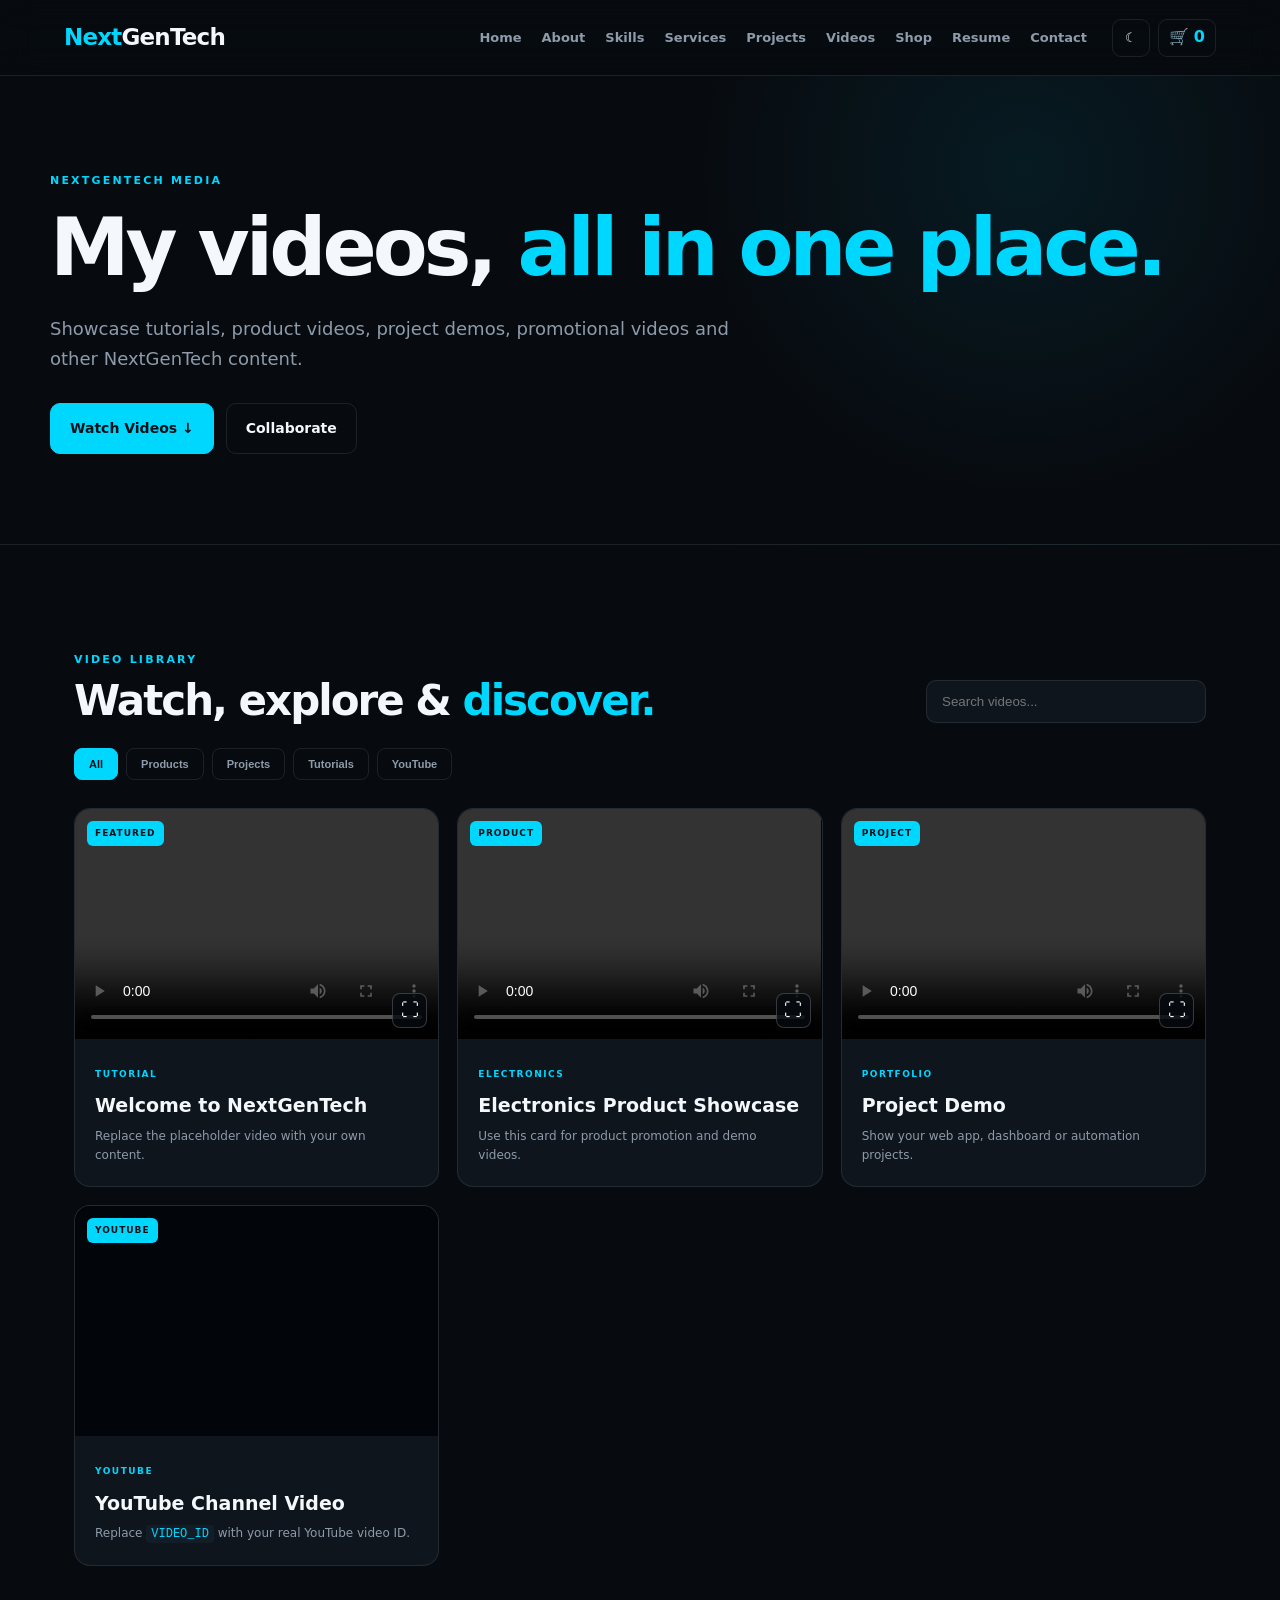
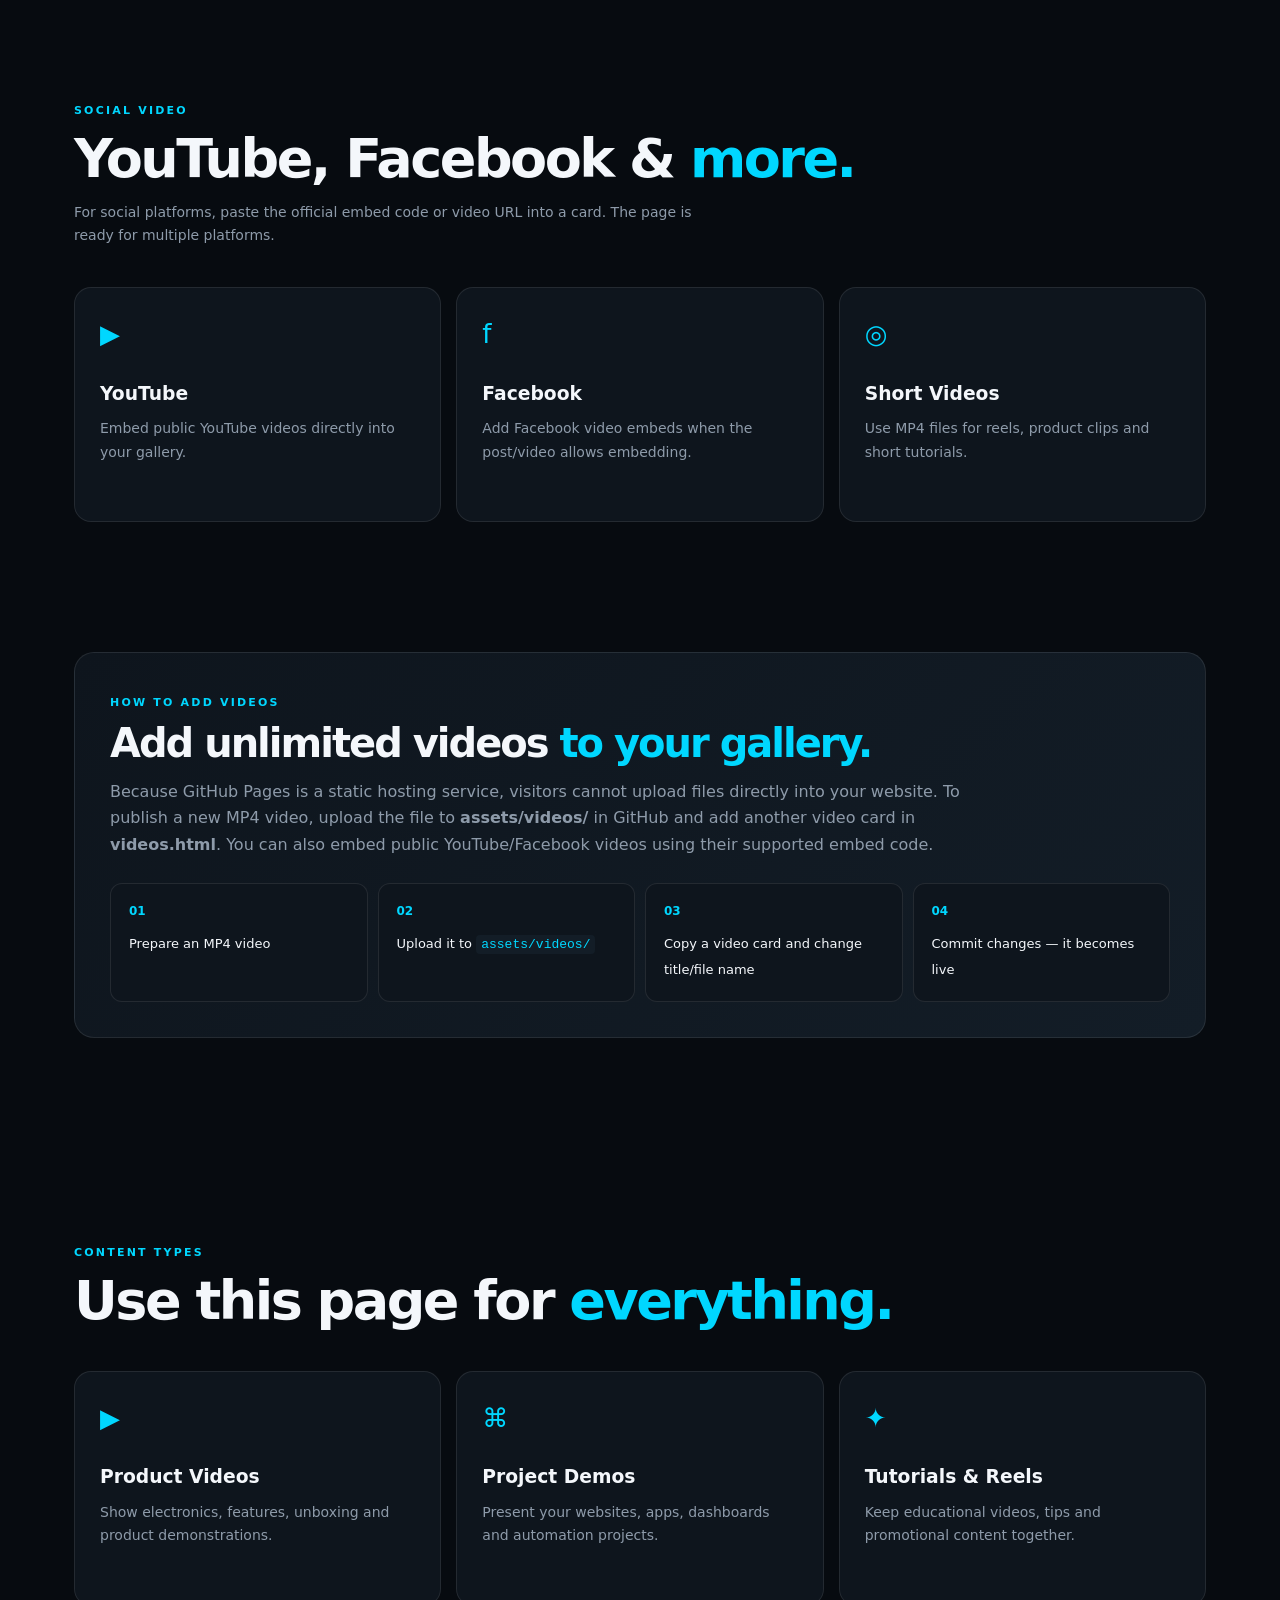
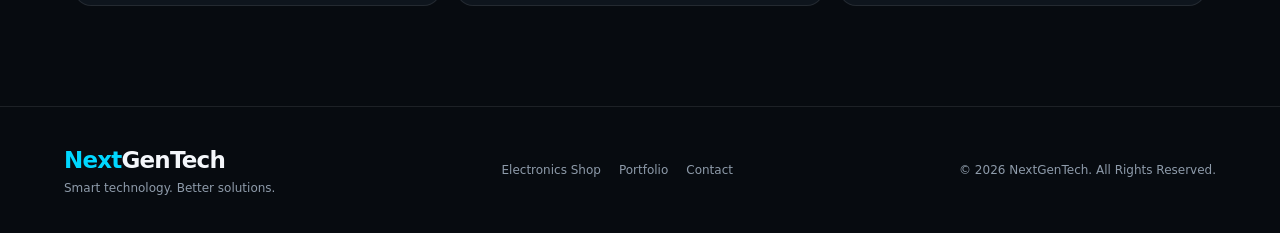
==== videos.html @ a08930e0 "Update videos.html" ====
<!doctype html>
<html lang="en">
<head>
<meta charset="utf-8"><meta name="viewport" content="width=device-width,initial-scale=1">
<meta name="description" content="NextGenTech video portfolio and media gallery.">
<title>Videos | NextGenTech</title>
<link rel="stylesheet" href="style.css">
</head>
<body>
<header class="site-header">
  <a class="brand" href="index.html"><span>Next</span>GenTech</a>
  <button class="menu-toggle" aria-label="Menu">☰</button>
  <nav class="nav-links">
    <a href="index.html">Home</a><a href="about.html">About</a><a href="skills.html">Skills</a>
    <a href="services.html">Services</a><a href="projects.html">Projects</a>
    <a href="videos.html">Videos</a><a href="shop.html">Shop</a><a href="resume.html">Resume</a><a href="contact.html">Contact</a>
  </nav>
  <div class="header-actions"><button class="theme-toggle" title="Theme">☾</button><a class="cart-link" href="shop.html">🛒 <b id="cartCount">0</b></a></div>
</header>

<main>
<section class="inner-hero page-pad">
  <span class="kicker">NEXTGENTECH MEDIA</span>
  <h1>My videos, <em>all in one place.</em></h1>
  <p>Showcase tutorials, product videos, project demos, promotional videos and other NextGenTech content.</p>
  <div class="actions">
    <a class="btn primary" href="#videoGallery">Watch Videos ↓</a>
    <a class="btn ghost" href="contact.html">Collaborate</a>
  </div>
</section>

<section class="section">
  <div class="video-toolbar">
    <div>
      <span class="kicker">VIDEO LIBRARY</span>
      <h2>Watch, explore & <em>discover.</em></h2>
    </div>
    <input id="videoSearch" class="video-search" placeholder="Search videos...">
  </div>

  <div class="media-tabs">
    <button class="media-tab active" data-media-filter="all">All</button>
    <button class="media-tab" data-media-filter="product">Products</button>
    <button class="media-tab" data-media-filter="project">Projects</button>
    <button class="media-tab" data-media-filter="tutorial">Tutorials</button>
    <button class="media-tab" data-media-filter="youtube">YouTube</button>
  </div>

  <div class="video-grid" id="videoGallery">
    <article class="video-card reveal" data-title="Welcome to NextGenTech" data-media="tutorial">
      <div class="video-frame">
        <video controls preload="metadata" poster="">
          <source src="assets/videos/welcome.mp4" type="video/mp4">
        </video>
        <button class="expand-video" data-video="assets/videos/welcome.mp4" data-title="Welcome to NextGenTech" aria-label="Open fullscreen video">⛶</button>
        <span class="video-badge">FEATURED</span>
      </div>
      <div class="video-info"><small>TUTORIAL</small><h3>Welcome to NextGenTech</h3><p>Replace the placeholder video with your own content.</p></div>
    </article>

    <article class="video-card reveal" data-title="Electronics Product Showcase" data-media="product">
      <div class="video-frame">
        <video controls preload="metadata">
          <source src="assets/videos/product-showcase.mp4" type="video/mp4">
        </video>
        <button class="expand-video" data-video="assets/videos/product-showcase.mp4" data-title="Electronics Product Showcase" aria-label="Open fullscreen video">⛶</button>
        <span class="video-badge">PRODUCT</span>
      </div>
      <div class="video-info"><small>ELECTRONICS</small><h3>Electronics Product Showcase</h3><p>Use this card for product promotion and demo videos.</p></div>
    </article>

    <article class="video-card reveal" data-title="Project Demo" data-media="project">
      <div class="video-frame">
        <video controls preload="metadata">
          <source src="assets/videos/project-demo.mp4" type="video/mp4">
        </video>
        <button class="expand-video" data-video="assets/videos/project-demo.mp4" data-title="Project Demo" aria-label="Open fullscreen video">⛶</button>
        <span class="video-badge">PROJECT</span>
      </div>
      <div class="video-info"><small>PORTFOLIO</small><h3>Project Demo</h3><p>Show your web app, dashboard or automation projects.</p></div>
    </article>

    <article class="video-card reveal" data-title="YouTube Channel Video" data-media="youtube">
      <div class="video-frame embed-frame">
        <iframe src="https://youtu.be/pVs_uD3MCQM" title="YouTube video" allowfullscreen loading="lazy"></iframe>
        <span class="video-badge">YOUTUBE</span>
      </div>
      <div class="video-info"><small>YOUTUBE</small><h3>YouTube Channel Video</h3><p>Replace <code>VIDEO_ID</code> with your real YouTube video ID.</p></div>
    </article>
  </div>
</section>

<section class="section social-media-video">
  <div class="section-head">
    <span class="kicker">SOCIAL VIDEO</span>
    <h2>YouTube, Facebook & <em>more.</em></h2>
    <p class="muted">For social platforms, paste the official embed code or video URL into a card. The page is ready for multiple platforms.</p>
  </div>
  <div class="feature-grid three">
    <article><span>▶</span><h3>YouTube</h3><p>Embed public YouTube videos directly into your gallery.</p></article>
    <article><span>f</span><h3>Facebook</h3><p>Add Facebook video embeds when the post/video allows embedding.</p></article>
    <article><span>◎</span><h3>Short Videos</h3><p>Use MP4 files for reels, product clips and short tutorials.</p></article>
  </div>
</section>

<div class="video-modal" id="videoModal" aria-hidden="true">
  <div class="video-modal-backdrop" data-close-video></div>
  <div class="video-modal-box">
    <button class="video-close" data-close-video aria-label="Close">×</button>
    <h3 id="modalVideoTitle">Video</h3>
    <video id="modalVideo" controls playsinline></video>
  </div>
</div>
</section>

<section class="section video-upload-guide">
  <div class="upload-guide-card">
    <span class="kicker">HOW TO ADD VIDEOS</span>
    <h2>Add unlimited videos <em>to your gallery.</em></h2>
    <p>Because GitHub Pages is a static hosting service, visitors cannot upload files directly into your website. To publish a new MP4 video, upload the file to <b>assets/videos/</b> in GitHub and add another video card in <b>videos.html</b>. You can also embed public YouTube/Facebook videos using their supported embed code.</p>
    <div class="guide-steps">
      <div><b>01</b><span>Prepare an MP4 video</span></div>
      <div><b>02</b><span>Upload it to <code>assets/videos/</code></span></div>
      <div><b>03</b><span>Copy a video card and change title/file name</span></div>
      <div><b>04</b><span>Commit changes — it becomes live</span></div>
    </div>
  </div>
</section>

<section class="section">
  <div class="section-head">
    <span class="kicker">CONTENT TYPES</span>
    <h2>Use this page for <em>everything.</em></h2>
  </div>
  <div class="feature-grid three">
    <article><span>▶</span><h3>Product Videos</h3><p>Show electronics, features, unboxing and product demonstrations.</p></article>
    <article><span>⌘</span><h3>Project Demos</h3><p>Present your websites, apps, dashboards and automation projects.</p></article>
    <article><span>✦</span><h3>Tutorials & Reels</h3><p>Keep educational videos, tips and promotional content together.</p></article>
  </div>
</section>
</main>

<footer class="site-footer">
  <div><a class="brand" href="index.html"><span>Next</span>GenTech</a><p>Smart technology. Better solutions.</p></div>
  <div class="footer-links"><a href="shop.html">Electronics Shop</a><a href="projects.html">Portfolio</a><a href="contact.html">Contact</a></div>
  <p>© <span id="year"></span> NextGenTech. All Rights Reserved.</p>
</footer>
<script src="script.js"></script>
<script>
const vs=document.getElementById('videoSearch');
const vc=document.querySelectorAll('.video-card');
vs?.addEventListener('input',()=>{const q=vs.value.toLowerCase();vc.forEach(c=>c.style.display=c.dataset.title.toLowerCase().includes(q)?'':'none')});
</script>
</body></html>
---- style.css ----
*{box-sizing:border-box;margin:0;padding:0}html{scroll-behavior:smooth}body{--bg:#070b10;--surface:#0e151d;--surface2:#131d27;--text:#f4f7fb;--muted:#8e9baa;--line:rgba(255,255,255,.09);--accent:#00d7ff;--accent2:#8b5cf6;background:var(--bg);color:var(--text);font-family:Inter,system-ui,-apple-system,Segoe UI,sans-serif;line-height:1.65}body.light{--bg:#f5f7fa;--surface:#fff;--surface2:#edf1f5;--text:#111821;--muted:#617080;--line:rgba(0,0,0,.1)}a{text-decoration:none;color:inherit}.site-header{height:76px;position:sticky;top:0;z-index:50;display:flex;align-items:center;gap:25px;padding:0 5%;border-bottom:1px solid var(--line);background:rgba(7,11,16,.82);backdrop-filter:blur(18px)}body.light .site-header{background:rgba(245,247,250,.86)}.brand{font-size:23px;font-weight:900;letter-spacing:-.8px;white-space:nowrap}.brand span{color:var(--accent)}.nav-links{display:flex;gap:20px;margin-left:auto}.nav-links a{font-size:13px;color:var(--muted);font-weight:650}.nav-links a:hover{color:var(--text)}.header-actions{display:flex;align-items:center;gap:8px}.theme-toggle,.cart-link{border:1px solid var(--line);background:transparent;color:var(--text);height:38px;min-width:38px;border-radius:9px;display:grid;place-items:center;cursor:pointer}.cart-link{padding:0 10px;display:flex;gap:5px}.cart-link b{color:var(--accent)}.menu-toggle{display:none;background:none;border:1px solid var(--line);color:var(--text);border-radius:8px;width:40px;height:40px}.page-pad{max-width:1180px;margin:auto;padding:90px 24px}.hero{min-height:calc(100vh - 76px);display:grid;grid-template-columns:1.08fr .92fr;gap:60px;align-items:center}.kicker{font-size:11px;letter-spacing:2.2px;color:var(--accent);font-weight:900}.hero h1,.inner-hero h1,.shop-hero h1{font-size:clamp(48px,6.4vw,80px);line-height:1.02;letter-spacing:-4px;margin:15px 0 25px}.hero h1 em,.inner-hero h1 em,.shop-hero h1 em,h2 em{font-style:normal;color:var(--accent)}.hero-copy>p,.inner-hero>p,.shop-hero p{color:var(--muted);font-size:18px;max-width:680px}.actions{display:flex;gap:12px;flex-wrap:wrap;margin-top:30px}.btn{display:inline-flex;align-items:center;justify-content:center;padding:13px 19px;border-radius:10px;border:1px solid var(--line);font-weight:800;font-size:14px;cursor:pointer;transition:.2s}.btn:hover{transform:translateY(-2px)}.primary{background:var(--accent);color:#041017;border-color:var(--accent)}.ghost{background:transparent}.full{width:100%}.metrics{display:flex;gap:35px;margin-top:45px}.metrics div{display:flex;flex-direction:column}.metrics strong{font-size:19px}.metrics small{color:var(--muted);font-size:11px}.hero-visual{height:520px;position:relative;display:grid;place-items:center}.glow{position:absolute;width:420px;height:420px;background:radial-gradient(circle,rgba(0,215,255,.23),rgba(139,92,246,.10) 45%,transparent 70%)}.dashboard-mock{position:relative;width:min(440px,90%);aspect-ratio:1.15;background:linear-gradient(145deg,#101923,#0b1118);border:1px solid rgba(255,255,255,.13);border-radius:22px;box-shadow:0 35px 80px #0008;transform:rotate(-4deg);z-index:2;overflow:hidden}.mock-top{height:45px;border-bottom:1px solid var(--line);display:flex;justify-content:space-between;align-items:center;padding:0 20px;font-size:12px}.mock-top b{color:var(--accent)}.mock-top span{color:#697682}.mock-content{padding:28px}.mock-content small{color:var(--muted);font-size:9px;letter-spacing:1.6px}.mock-content h3{font-size:30px;margin:10px 0}.bars{height:130px;display:flex;align-items:end;gap:14px;border-bottom:1px solid var(--line);padding:0 15px}.bars i{display:block;width:35px;border-radius:5px 5px 0 0;background:linear-gradient(#00d7ff,#7c3aed);height:50%}.bars i:nth-child(2){height:75%}.bars i:nth-child(3){height:45%}.bars i:nth-child(4){height:90%}.bars i:nth-child(5){height:65%}.mock-cards{display:flex;gap:8px;margin-top:18px}.mock-cards span{background:#17232e;border:1px solid var(--line);padding:9px;border-radius:8px;font-size:10px}.float-card{position:absolute;z-index:4;background:#111a24e8;border:1px solid var(--line);border-radius:12px;padding:12px 15px;font-size:13px;box-shadow:0 20px 45px #0006}.float-card small{color:var(--muted)}.float-card.one{right:0;top:22%}.float-card.two{left:0;bottom:20%}.section{max-width:1180px;margin:auto;padding:100px 24px}.section-head{margin-bottom:40px}.section-head h2,.cta-strip h2{font-size:clamp(34px,4.6vw,54px);line-height:1.08;letter-spacing:-2.5px;margin-top:8px}.feature-grid{display:grid;grid-template-columns:repeat(4,1fr);gap:15px}.feature-grid.three{grid-template-columns:repeat(3,1fr)}.feature-grid article,.service-card,.skill-block,.about-card,.project-card,.resume-side,.contact-form,.shop-highlight{background:var(--surface);border:1px solid var(--line);border-radius:17px}.feature-grid article{padding:25px;min-height:235px;transition:.2s}.feature-grid article:hover{transform:translateY(-5px);border-color:#00d7ff55}.feature-grid article>span,.service-card>span{color:var(--accent);font-size:26px}.feature-grid h3{margin:23px 0 8px}.feature-grid p,.service-card p,.about-card p,.prose p,.skill-block p,.project-info p,.resume-section p{color:var(--muted);font-size:14px}.feature-grid a,.project-info a{display:inline-block;margin-top:18px;color:var(--accent);font-size:12px;font-weight:800}.cta-strip{max-width:1180px;margin:30px auto 100px;padding:38px 42px;border:1px solid var(--line);border-radius:20px;background:linear-gradient(100deg,var(--surface),var(--surface2));display:flex;align-items:center;justify-content:space-between;gap:25px}.inner-hero{border-bottom:1px solid var(--line);max-width:none;padding-left:max(24px,calc((100% - 1180px)/2));padding-right:max(24px,calc((100% - 1180px)/2));background:radial-gradient(circle at 80% 20%,rgba(0,215,255,.08),transparent 30%)}.two-col,.contact-layout,.resume-layout{display:grid;grid-template-columns:1.15fr .85fr;gap:60px}.prose h2{font-size:44px;line-height:1.1;letter-spacing:-2px;margin:10px 0 22px}.prose p{font-size:16px;margin:16px 0}.about-card{padding:35px;min-height:370px;display:flex;flex-direction:column;justify-content:flex-end}.big-mark{font-size:90px;font-weight:1000;color:var(--accent);margin-bottom:auto}.line-list{display:grid;margin-top:20px}.line-list span{padding:10px 0;border-bottom:1px solid var(--line);font-size:13px}.skill-list{display:grid;gap:15px}.skill-block{padding:28px;display:grid;grid-template-columns:1fr 1.2fr;gap:35px;align-items:center}.num{color:var(--accent);font-size:12px;font-weight:900}.skill-block h2{margin:7px 0}.skill-tags{display:flex;gap:8px;flex-wrap:wrap}.skill-tags b{padding:8px 11px;border:1px solid var(--line);border-radius:8px;font-size:12px;color:var(--muted)}.service-grid{display:grid;grid-template-columns:repeat(3,1fr);gap:16px}.service-card{padding:28px;min-height:320px}.service-card h2{margin:20px 0 8px}.service-card ul{margin:20px 0 0 17px;color:var(--muted);font-size:13px}.service-card li{margin:7px 0}.project-grid{display:grid;grid-template-columns:repeat(3,1fr);gap:18px}.project-art{height:230px;padding:24px;display:flex;flex-direction:column;justify-content:flex-end}.project-art small{color:var(--accent);letter-spacing:2px;font-weight:800}.project-art strong{font-size:31px;line-height:1.05;margin-top:8px}.art-blue{background:linear-gradient(140deg,#14384a,#0e1620)}.art-purple{background:linear-gradient(140deg,#302044,#0e1620)}.art-green{background:linear-gradient(140deg,#123a35,#0e1620)}.project-info{padding:24px}.project-info>span{font-size:9px;color:var(--accent);letter-spacing:1.4px}.project-info h2{font-size:22px;margin:7px 0}.resume-section{padding:0 0 38px;border-bottom:1px solid var(--line);margin-bottom:35px}.resume-section h2{font-size:31px;margin:8px 0}.timeline{border-left:1px solid var(--line);padding-left:22px}.timeline div{margin:22px 0}.timeline b{font-size:16px}.resume-side{padding:30px;height:max-content}.resume-avatar{width:90px;height:90px;border-radius:50%;display:grid;place-items:center;background:var(--surface2);border:1px solid var(--line);font-size:42px;font-weight:900;color:var(--accent);margin-bottom:18px}.resume-side h3{font-size:25px}.resume-side>p{color:var(--muted);margin-bottom:22px}.resume-side .muted{font-size:12px;margin-top:15px}.contact-copy h2{font-size:45px;line-height:1.05;margin:10px 0 15px}.contact-copy>p{color:var(--muted);margin-bottom:30px}.contact-item{display:flex;gap:15px;align-items:center;margin:20px 0}.contact-item:first-letter{color:var(--accent)}.contact-item small{display:block;color:var(--muted);font-size:11px}.contact-item b{font-size:14px}.contact-form{padding:25px;display:flex;flex-direction:column;gap:12px}.contact-form input,.contact-form textarea,.search input{background:var(--surface2);border:1px solid var(--line);color:var(--text);border-radius:9px;padding:13px;font:inherit;outline:none}.contact-form input:focus,.contact-form textarea:focus,.search input:focus{border-color:var(--accent)}.muted{color:var(--muted)}.site-footer{border-top:1px solid var(--line);padding:35px 5%;display:flex;align-items:center;justify-content:space-between;gap:20px;color:var(--muted);font-size:12px}.site-footer .brand{color:var(--text)}.footer-links{display:flex;gap:18px}.footer-links a:hover{color:var(--accent)}
/* Shop */.shop-hero{max-width:none;padding-left:max(24px,calc((100% - 1180px)/2));padding-right:max(24px,calc((100% - 1180px)/2));display:flex;justify-content:space-between;align-items:center;gap:50px;background:radial-gradient(circle at 80% 20%,rgba(0,215,255,.10),transparent 32%)}.shop-hero>div:first-child{max-width:750px}.shop-highlight{padding:25px;min-width:230px;display:flex;flex-direction:column}.shop-highlight span{font-size:35px}.shop-highlight b{color:var(--accent);letter-spacing:1.5px}.shop-highlight small{color:var(--muted)}.shop-toolbar{display:flex;gap:15px;align-items:center;justify-content:space-between;margin-bottom:28px}.search{display:flex;align-items:center;gap:8px;background:var(--surface);border:1px solid var(--line);padding:4px 10px;border-radius:10px;min-width:270px}.search input{border:0;background:transparent;width:100%}.filters{display:flex;gap:7px;flex-wrap:wrap;justify-content:flex-end}.filter{border:1px solid var(--line);background:transparent;color:var(--muted);padding:8px 11px;border-radius:8px;cursor:pointer;font-size:11px}.filter.active,.filter:hover{background:var(--accent);color:#061016;border-color:var(--accent)}.shop-layout{display:grid;grid-template-columns:1fr 300px;gap:20px;align-items:start}.products-grid{display:grid;grid-template-columns:repeat(3,1fr);gap:15px}.product-card{background:var(--surface);border:1px solid var(--line);border-radius:15px;overflow:hidden;transition:.2s}.product-card:hover{transform:translateY(-4px)}.product-image{height:180px;background:linear-gradient(145deg,var(--surface2),#0a1118);display:flex;align-items:center;justify-content:center;position:relative}.product-image span{font-size:68px;filter:drop-shadow(0 15px 25px #0008)}.product-image small{position:absolute;top:12px;right:12px;background:var(--accent);color:#061016;padding:4px 7px;border-radius:6px;font-size:9px;font-weight:900}.product-body{padding:18px}.product-body>small{font-size:9px;color:var(--accent);letter-spacing:1.4px}.product-body h3{font-size:17px;margin:5px 0}.product-body p{color:var(--muted);font-size:12px;min-height:39px}.product-bottom{display:flex;justify-content:space-between;align-items:center;margin-top:15px;gap:10px}.product-bottom strong{font-size:17px}.add-cart{border:1px solid var(--line);background:transparent;color:var(--text);padding:8px 9px;border-radius:8px;font-size:11px;cursor:pointer}.add-cart:hover{background:var(--accent);color:#061016}.cart-panel{background:var(--surface);border:1px solid var(--line);border-radius:15px;padding:20px;position:sticky;top:95px}.cart-head{display:flex;justify-content:space-between;border-bottom:1px solid var(--line);padding-bottom:13px}.cart-head h2{font-size:19px}.cart-head span{font-size:11px;color:var(--muted)}.cart-items{min-height:130px;padding:10px 0}.cart-row{display:grid;grid-template-columns:1fr auto;gap:8px;padding:11px 0;border-bottom:1px solid var(--line)}.cart-row b{font-size:12px}.cart-row small{display:block;color:var(--muted)}.remove-cart{background:none;border:0;color:#ff8790;cursor:pointer}.cart-total{display:flex;justify-content:space-between;margin:14px 0 16px}.shop-note{display:flex;justify-content:space-between;align-items:center;gap:20px;border-top:1px solid var(--line)}.shop-note p{color:var(--muted);margin-top:8px}
@media(max-width:1000px){.nav-links{gap:12px}.nav-links a{font-size:11px}.feature-grid{grid-template-columns:repeat(2,1fr)}.products-grid{grid-template-columns:repeat(2,1fr)}.shop-layout{grid-template-columns:1fr}.cart-panel{position:relative;top:0}.shop-toolbar{align-items:flex-start;flex-direction:column}.filters{justify-content:flex-start}}
@media(max-width:760px){.site-header{padding:0 18px}.menu-toggle{display:block;margin-left:auto}.nav-links{display:none;position:absolute;top:76px;left:0;right:0;background:var(--bg);padding:20px;flex-direction:column;border-bottom:1px solid var(--line)}.nav-links.open{display:flex}.header-actions{margin-left:0}.theme-toggle{display:none}.hero{grid-template-columns:1fr;padding-top:60px}.hero-visual{height:370px}.hero h1,.inner-hero h1,.shop-hero h1{letter-spacing:-2.5px}.metrics{gap:18px;flex-wrap:wrap}.section{padding:70px 20px}.page-pad{padding:70px 20px}.feature-grid,.feature-grid.three,.service-grid,.project-grid,.products-grid{grid-template-columns:1fr}.two-col,.contact-layout,.resume-layout,.skill-block{grid-template-columns:1fr}.skill-block{gap:20px}.cta-strip,.shop-hero,.shop-note,.site-footer{flex-direction:column;align-items:flex-start}.shop-highlight{min-width:0;width:100%}.search{width:100%;min-width:0}.site-footer{padding:30px 20px}.footer-links{flex-wrap:wrap}.float-card.one{right:-4px}.float-card.two{left:-4px}}

.video-toolbar{display:flex;justify-content:space-between;align-items:end;gap:25px;margin-bottom:35px}
.video-toolbar h2{font-size:42px;line-height:1.05;letter-spacing:-2px;margin-top:7px}
.video-search{width:280px;background:var(--surface);border:1px solid var(--line);color:var(--text);border-radius:10px;padding:13px 15px;outline:none}
.video-search:focus{border-color:var(--accent)}
.video-grid{display:grid;grid-template-columns:repeat(3,1fr);gap:18px}
.video-card{background:var(--surface);border:1px solid var(--line);border-radius:16px;overflow:hidden;transition:.2s}
.video-card:hover{transform:translateY(-5px)}
.video-frame{height:230px;background:#020509;position:relative}
.video-frame video{width:100%;height:100%;object-fit:cover;display:block}
.video-badge{position:absolute;top:12px;left:12px;background:var(--accent);color:#061016;padding:5px 8px;border-radius:6px;font-size:9px;font-weight:900;letter-spacing:1px}
.video-info{padding:20px}
.video-info small{color:var(--accent);font-size:9px;letter-spacing:1.5px;font-weight:800}
.video-info h3{font-size:19px;margin:5px 0}
.video-info p{color:var(--muted);font-size:12px}
.video-upload-guide{padding-top:30px}
.upload-guide-card{background:linear-gradient(135deg,var(--surface),var(--surface2));border:1px solid var(--line);border-radius:20px;padding:35px}
.upload-guide-card h2{font-size:40px;line-height:1.05;letter-spacing:-2px;margin:8px 0 15px}
.upload-guide-card>p{color:var(--muted);max-width:850px}
.guide-steps{display:grid;grid-template-columns:repeat(4,1fr);gap:10px;margin-top:25px}
.guide-steps div{border:1px solid var(--line);padding:18px;border-radius:12px;background:var(--surface)}
.guide-steps b{display:block;color:var(--accent);font-size:12px;margin-bottom:8px}
.guide-steps span{font-size:13px;color:var(--text)}
code{background:var(--surface2);padding:2px 5px;border-radius:4px;color:var(--accent)}
@media(max-width:900px){.video-grid{grid-template-columns:repeat(2,1fr)}.guide-steps{grid-template-columns:repeat(2,1fr)}}
@media(max-width:760px){.video-toolbar{align-items:stretch;flex-direction:column}.video-search{width:100%}.video-grid{grid-template-columns:1fr}.guide-steps{grid-template-columns:1fr}.upload-guide-card{padding:25px}}

.media-tabs{display:flex;gap:8px;flex-wrap:wrap;margin:-10px 0 28px}
.media-tab{border:1px solid var(--line);background:transparent;color:var(--muted);padding:9px 14px;border-radius:8px;cursor:pointer;font-size:11px;font-weight:750}
.media-tab.active,.media-tab:hover{background:var(--accent);color:#061016;border-color:var(--accent)}
.expand-video{position:absolute;right:11px;bottom:11px;width:35px;height:35px;border:1px solid rgba(255,255,255,.2);border-radius:8px;background:#050a0fcc;color:white;cursor:pointer;font-size:18px;z-index:3}
.expand-video:hover{background:var(--accent);color:#061016}
.embed-frame iframe{width:100%;height:100%;border:0;display:block}
.video-modal{display:none;position:fixed;inset:0;z-index:100;align-items:center;justify-content:center;padding:25px}
.video-modal.open{display:flex}
.video-modal-backdrop{position:absolute;inset:0;background:#000c;backdrop-filter:blur(8px)}
.video-modal-box{position:relative;width:min(980px,96vw);background:var(--surface);border:1px solid var(--line);border-radius:16px;padding:20px;z-index:2;box-shadow:0 30px 90px #000b}
.video-modal-box h3{margin-bottom:14px}
.video-modal-box video{width:100%;max-height:75vh;background:#000;border-radius:10px}
.video-close{position:absolute;right:12px;top:9px;width:34px;height:34px;border:1px solid var(--line);border-radius:8px;background:var(--surface2);color:var(--text);font-size:22px;cursor:pointer;z-index:3}
.video-close:hover{background:var(--accent);color:#061016}
.social-media-video{padding-top:30px}

/* Premium Home redesign */
.pro-hero{position:relative;overflow:hidden;border-bottom:1px solid var(--line);background:radial-gradient(circle at 70% 35%,rgba(0,215,255,.10),transparent 24%),radial-gradient(circle at 95% 5%,rgba(139,92,246,.10),transparent 25%)}
.pro-hero:before{content:"";position:absolute;inset:0;background-image:linear-gradient(rgba(255,255,255,.025) 1px,transparent 1px),linear-gradient(90deg,rgba(255,255,255,.025) 1px,transparent 1px);background-size:65px 65px;mask-image:linear-gradient(to bottom,black,transparent 85%);pointer-events:none}
.hero-grid{min-height:calc(100vh - 76px);display:grid;grid-template-columns:1.02fr .98fr;align-items:center;gap:40px;position:relative;z-index:1}
.eyebrow{display:inline-flex;align-items:center;gap:9px;border:1px solid var(--line);background:rgba(255,255,255,.025);padding:7px 11px;border-radius:100px;color:var(--muted);font-size:10px;letter-spacing:1.5px;font-weight:900}
.pulse-dot{width:7px;height:7px;border-radius:50%;background:var(--accent);box-shadow:0 0 16px var(--accent)}
.pro-hero .hero-copy h1{font-size:clamp(54px,7.4vw,94px);line-height:.94;letter-spacing:-5px;margin:24px 0 28px}
.pro-hero .hero-copy h1 span{color:transparent;-webkit-text-stroke:1px var(--accent)}
.hero-lead{max-width:640px;color:var(--muted);font-size:17px}
.btn.glass{background:rgba(255,255,255,.035);backdrop-filter:blur(10px)}
.trust-row{display:flex;gap:20px;flex-wrap:wrap;margin-top:25px;color:var(--muted);font-size:10px;font-weight:700}
.trust-row span:first-child{color:var(--text)}
.hero-stage{height:570px;position:relative;display:grid;place-items:center}
.orbit{position:absolute;border:1px solid rgba(0,215,255,.15);border-radius:50%;transform:rotate(-25deg)}
.orbit-a{width:500px;height:270px}.orbit-b{width:390px;height:500px;transform:rotate(38deg);border-color:rgba(139,92,246,.15)}
.hero-device{position:relative;width:min(430px,78%);aspect-ratio:.82;background:linear-gradient(145deg,#121d27,#080d13);border:1px solid rgba(255,255,255,.15);border-radius:25px;box-shadow:0 45px 100px #0009,0 0 80px rgba(0,215,255,.08);transform:perspective(900px) rotateY(-10deg) rotateX(4deg);z-index:3;overflow:hidden}
.device-top{height:52px;border-bottom:1px solid var(--line);display:flex;justify-content:space-between;align-items:center;padding:0 19px;color:var(--muted);font-size:11px}
.device-top b{color:var(--text)}.device-top i{display:inline-block;width:6px;height:6px;background:var(--accent);border-radius:50%;margin-right:7px}
.device-body{padding:32px}.device-body>small{font-size:8px;color:var(--muted);letter-spacing:1.7px}.device-body h3{font-size:36px;line-height:1.03;margin:10px 0 30px}.device-body h3 em{font-style:normal;color:var(--accent)}
.device-chart{height:180px;display:flex;align-items:end;gap:9px;padding:0 5px;border-bottom:1px solid var(--line);background:linear-gradient(to top,rgba(0,215,255,.05),transparent)}
.device-chart span{flex:1;background:linear-gradient(to top,var(--accent2),var(--accent));border-radius:5px 5px 0 0;opacity:.9}
.device-stats{display:grid;grid-template-columns:repeat(3,1fr);gap:8px;margin-top:20px}.device-stats div{padding:10px;background:rgba(255,255,255,.035);border:1px solid var(--line);border-radius:8px}.device-stats small{display:block;color:var(--muted);font-size:8px}.device-stats b{font-size:16px}
.hero-float{position:absolute;z-index:5;background:rgba(13,21,29,.92);border:1px solid var(--line);box-shadow:0 20px 50px #0008;backdrop-filter:blur(12px);border-radius:12px;padding:12px 15px;font-size:11px;min-width:150px}.hero-float b{display:block}.hero-float small{color:var(--muted);display:block;margin-top:3px}.hero-float strong{position:absolute;right:12px;bottom:12px;color:var(--accent)}.status{position:absolute;right:13px;top:14px;width:6px;height:6px;border-radius:50%;background:#48e28b;box-shadow:0 0 10px #48e28b}.hf-one{right:2%;top:20%}.hf-two{left:0;bottom:22%}.hf-three{right:8%;bottom:8%}
.hero-bottom{position:relative;z-index:2;border-top:1px solid var(--line);display:flex;justify-content:center;gap:38px;align-items:center;padding:17px 20px;color:var(--muted);font-size:9px;letter-spacing:1.5px}.hero-bottom span{color:var(--accent);font-weight:900}.hero-bottom b{font-weight:700}
.intro-section{padding-top:110px}.section-head p{color:var(--muted);max-width:650px;margin-top:12px;font-size:14px}.intro-grid{display:grid;grid-template-columns:repeat(3,1fr);gap:15px}.intro-card{min-height:285px;padding:25px;display:flex;flex-direction:column;justify-content:space-between;border:1px solid var(--line);border-radius:17px}.intro-card.dark{background:var(--surface)}.accent-card{background:linear-gradient(145deg,#0d2731,#111826);border-color:rgba(0,215,255,.22)}.card-number{color:var(--accent);font-size:10px;font-weight:900}.intro-card h3{font-size:24px;margin:20px 0 8px}.intro-card p{color:var(--muted);font-size:13px}.intro-card a{font-size:11px;color:var(--accent);font-weight:800}
.signature-section{display:grid;grid-template-columns:1fr 1fr;gap:90px;align-items:start}.signature-copy h2{font-size:clamp(40px,5vw,60px);line-height:1.03;letter-spacing:-3px;margin:10px 0 20px}.signature-copy p{color:var(--muted);max-width:480px}.text-link{display:inline-block;margin-top:25px;color:var(--text);font-size:12px;font-weight:850;border-bottom:1px solid var(--accent);padding-bottom:4px}.text-link span{color:var(--accent);margin-left:8px}.signature-list{border-top:1px solid var(--line)}.signature-list div{display:grid;grid-template-columns:45px 1fr 1fr;gap:15px;align-items:center;padding:19px 0;border-bottom:1px solid var(--line)}.signature-list b{color:var(--accent);font-size:10px}.signature-list span{font-weight:800;font-size:14px}.signature-list small{color:var(--muted);font-size:11px}.premium-cta{margin-top:10px;margin-bottom:110px;padding:45px}.premium-cta p{color:var(--muted);font-size:13px;margin-top:7px}
@media(max-width:900px){.hero-grid{grid-template-columns:1fr}.hero-stage{height:500px}.hero-bottom{gap:16px;overflow:auto;justify-content:flex-start;white-space:nowrap}.intro-grid{grid-template-columns:1fr 1fr}.signature-section{grid-template-columns:1fr;gap:45px}}
@media(max-width:760px){.pro-hero .hero-copy h1{font-size:56px;letter-spacing:-3px}.hero-stage{height:430px}.hero-device{width:300px}.device-body{padding:24px}.device-body h3{font-size:28px}.device-chart{height:130px}.hf-one{right:0;top:15%}.hf-two{left:0;bottom:22%}.hf-three{right:0;bottom:5%}.intro-grid{grid-template-columns:1fr}.signature-list div{grid-template-columns:35px 1fr}.signature-list small{grid-column:2}.premium-cta{padding:28px;margin-bottom:70px}}
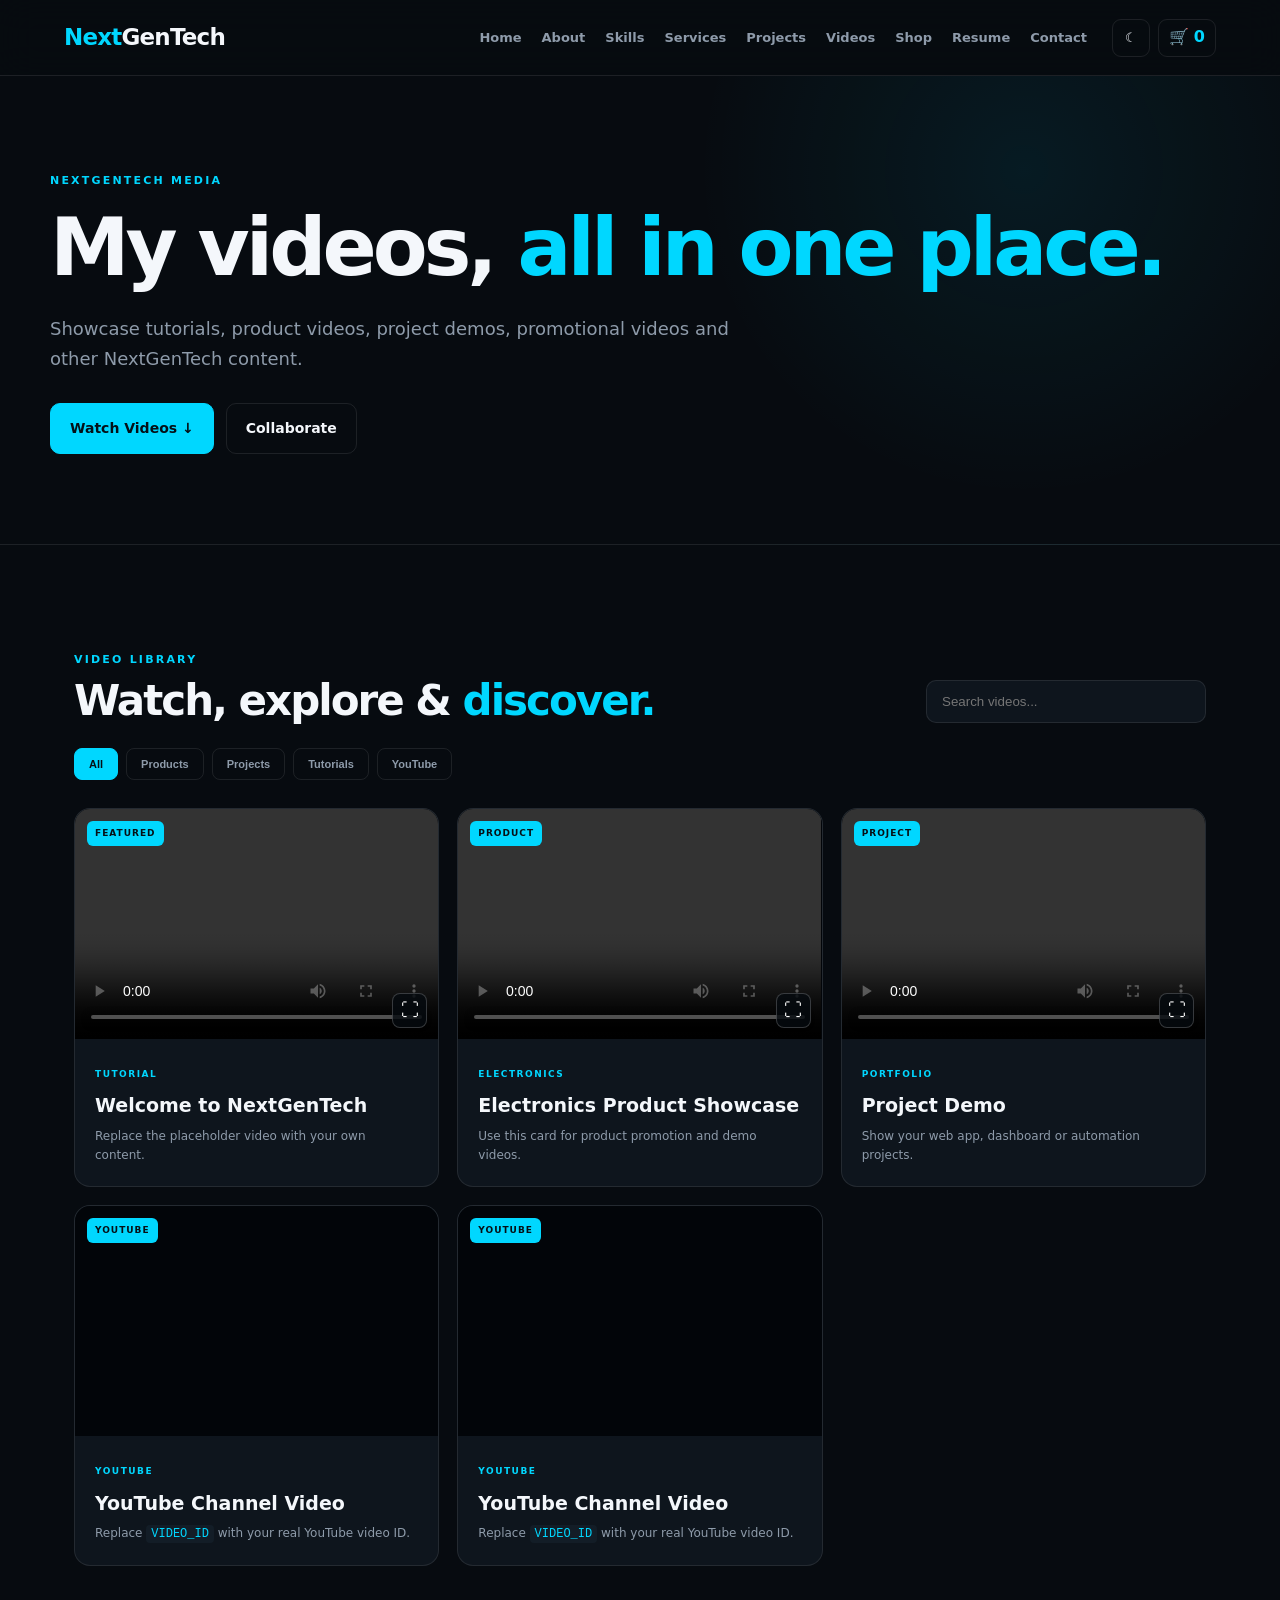
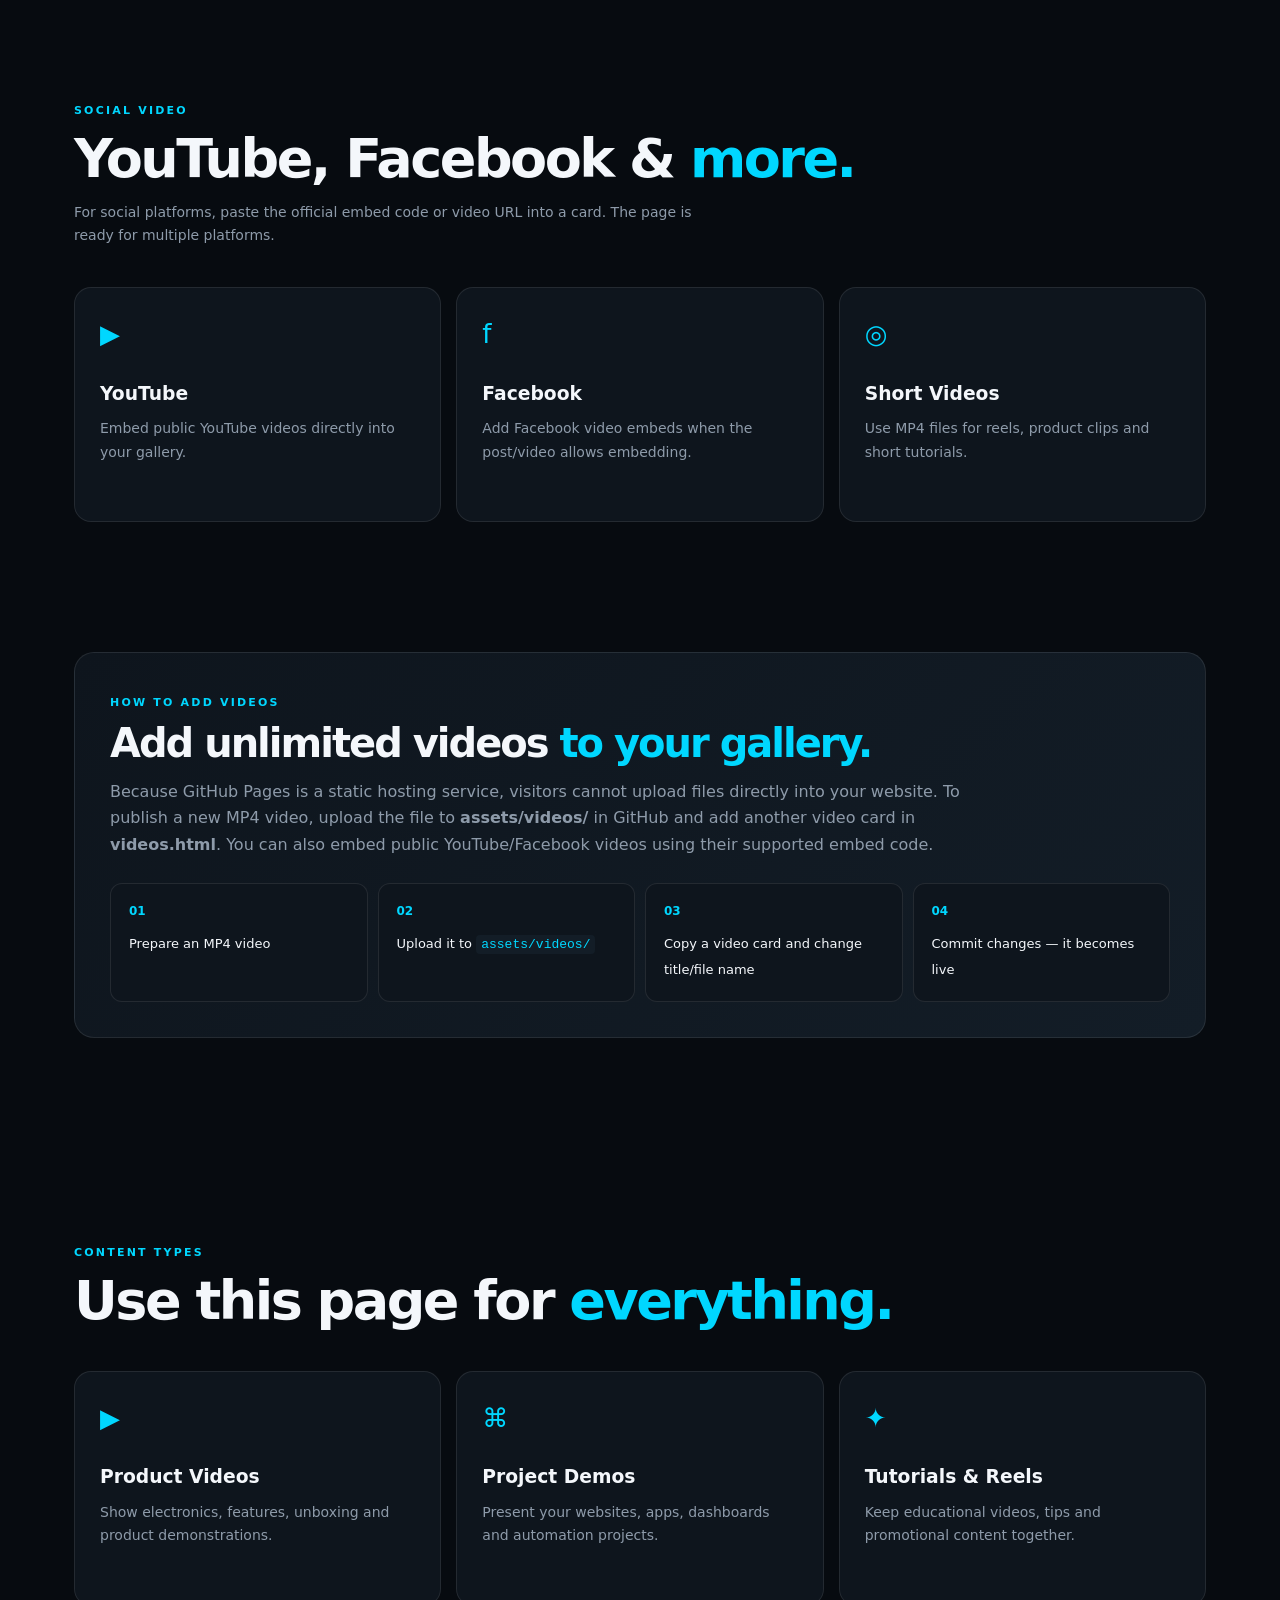
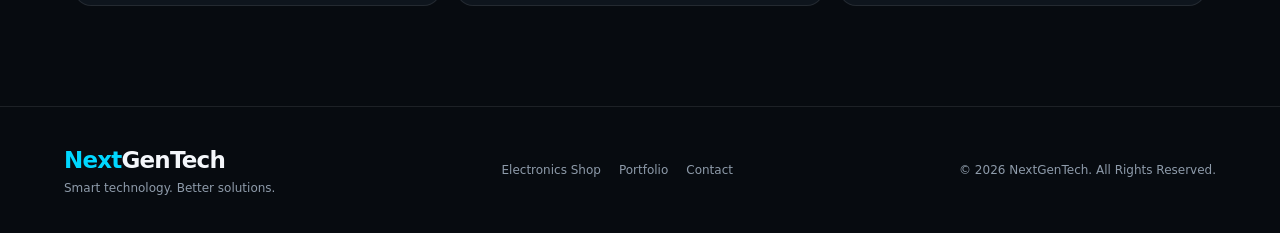
==== commit 81576618: "Update videos.html" ====
--- a/videos.html
+++ b/videos.html
@@ -87,6 +87,14 @@
       </div>
       <div class="video-info"><small>YOUTUBE</small><h3>YouTube Channel Video</h3><p>Replace <code>VIDEO_ID</code> with your real YouTube video ID.</p></div>
     </article>
+    
+     <article class="video-card reveal" data-title="YouTube Channel Video" data-media="youtube">
+      <div class="video-frame embed-frame">
+        <iframe src="https://youtu.be/pVs_uD3MCQM" title="YouTube video" allowfullscreen loading="lazy"></iframe>
+        <span class="video-badge">YOUTUBE</span>
+      </div>
+      <div class="video-info"><small>YOUTUBE</small><h3>YouTube Channel Video</h3><p>Replace <code>VIDEO_ID</code> with your real YouTube video ID.</p></div>
+    </article>
   </div>
 </section>
 
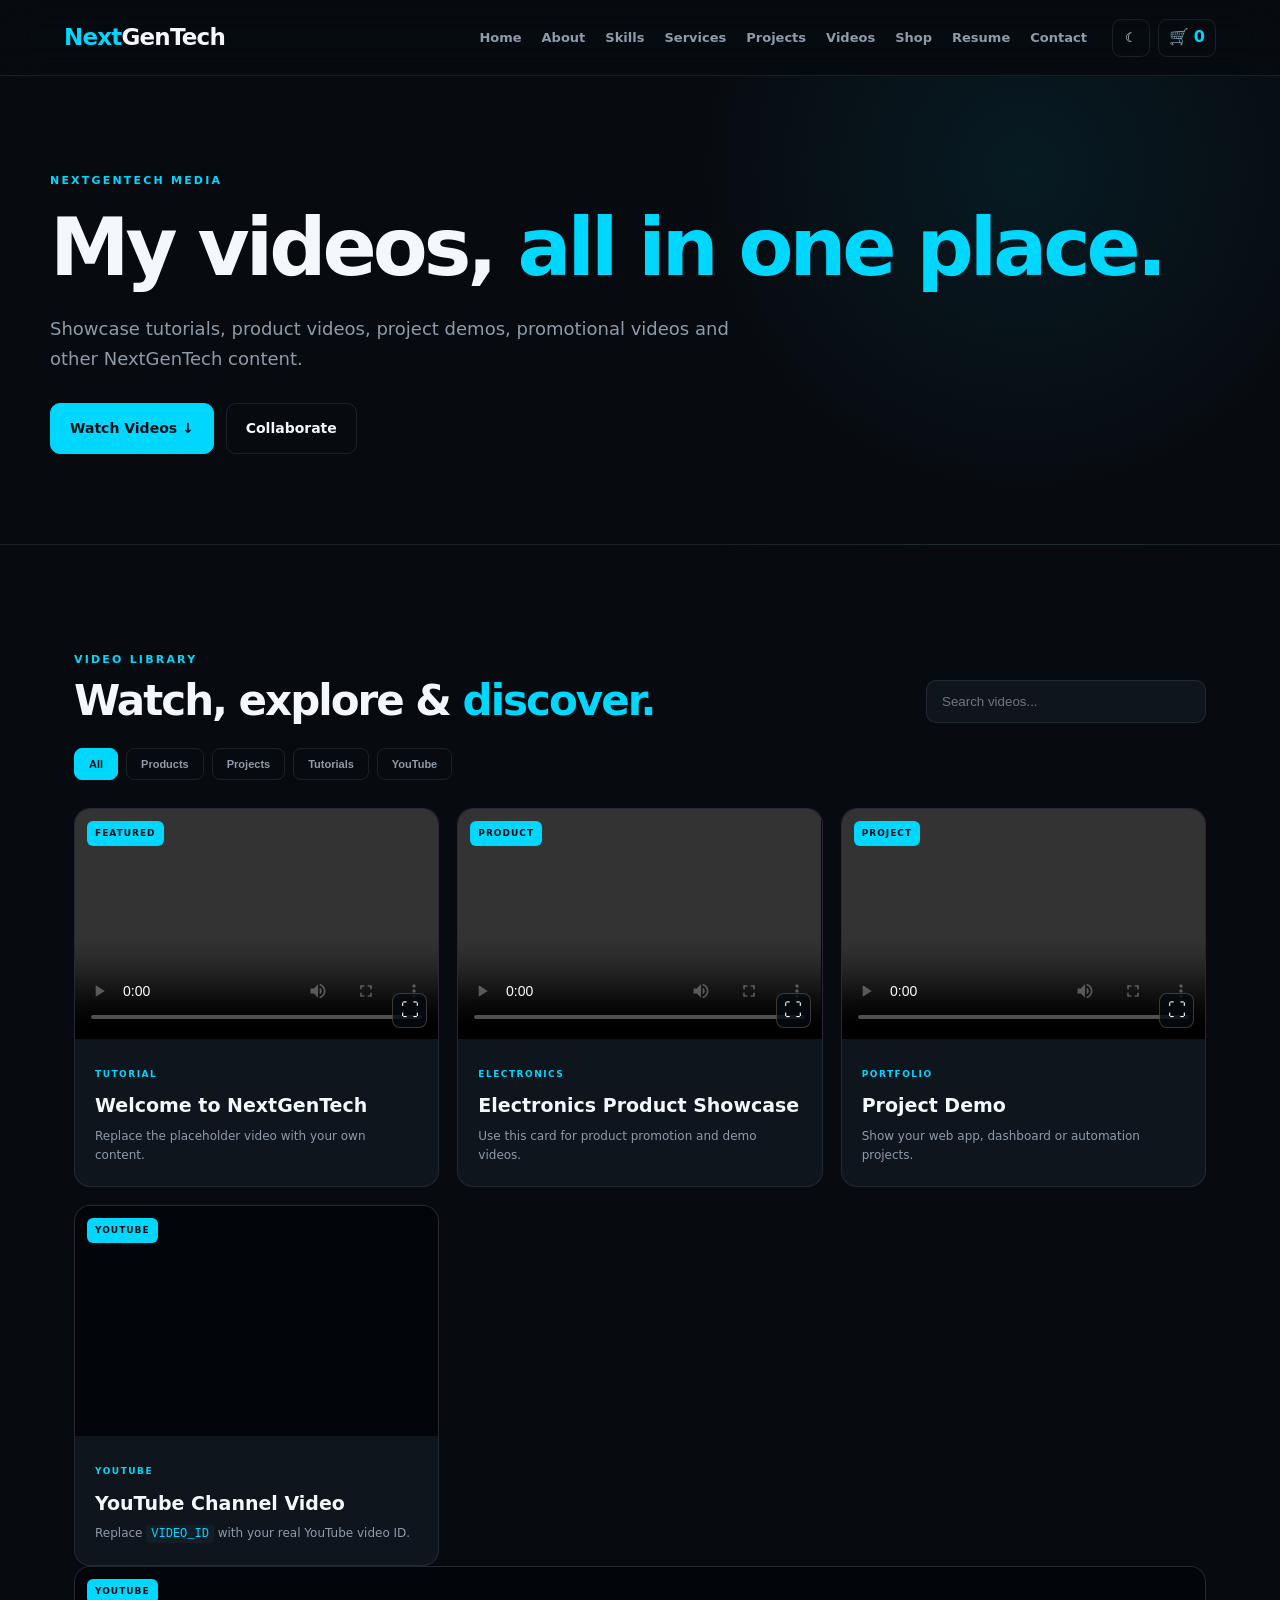
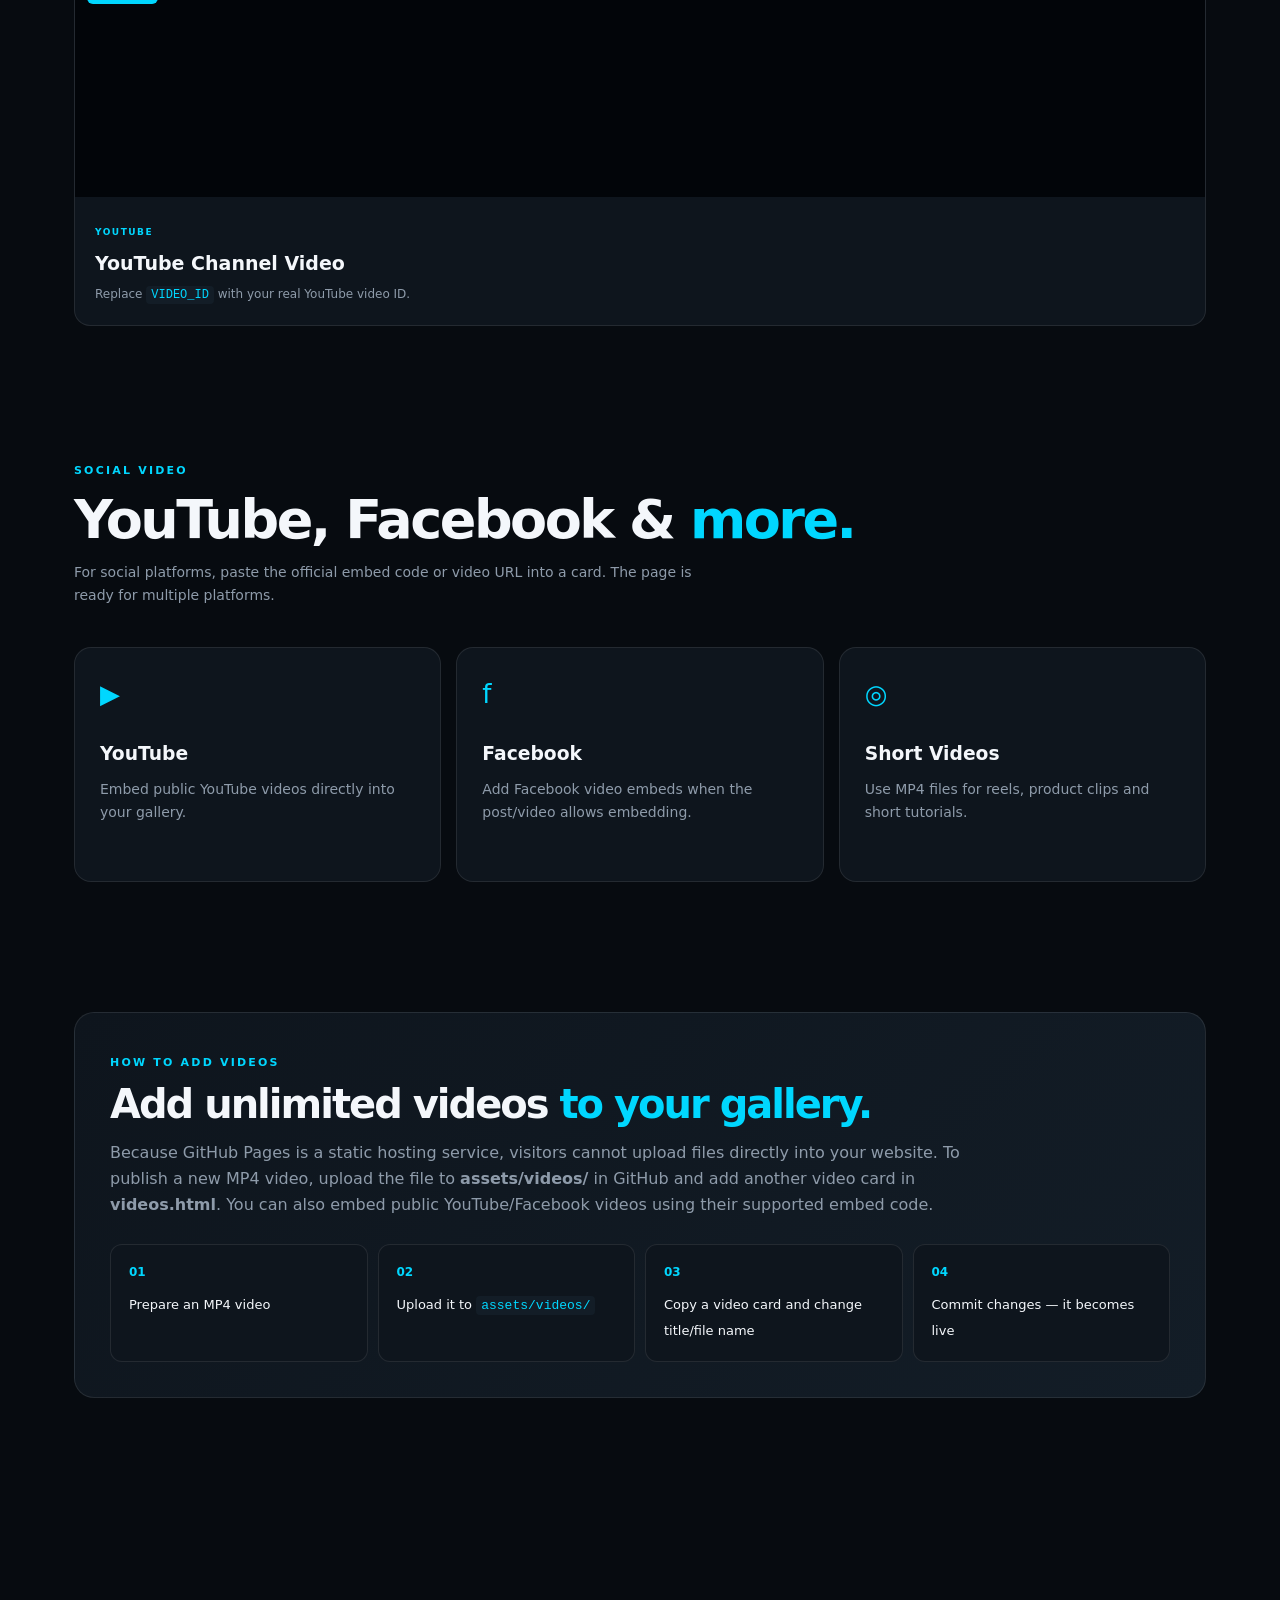
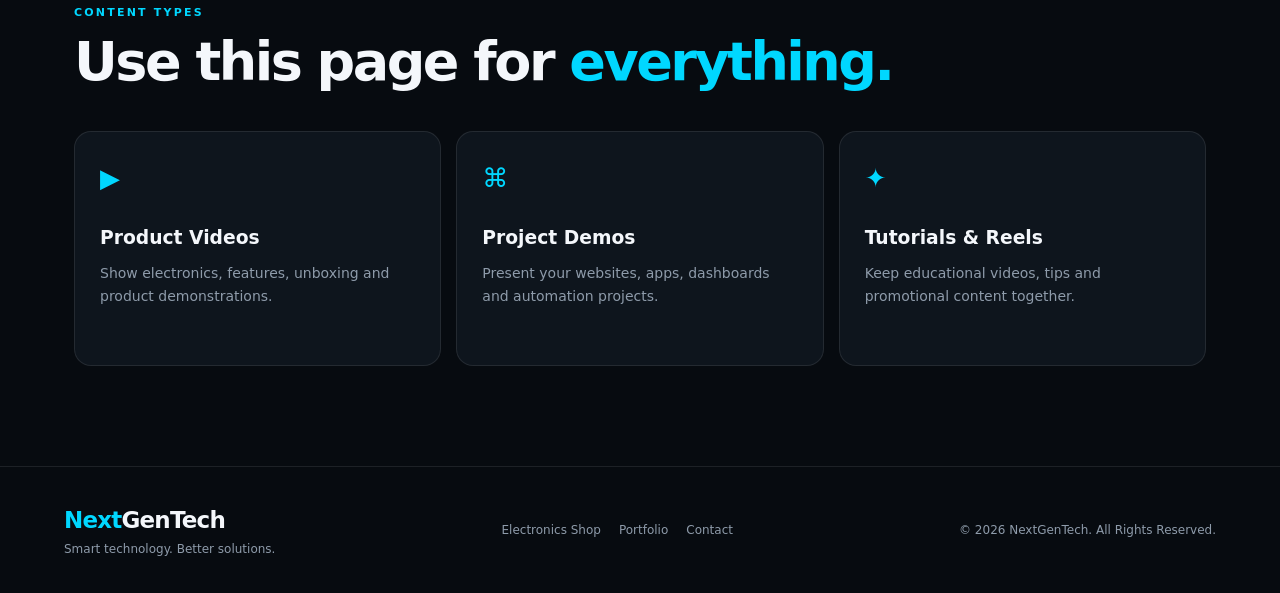
==== commit fffded23: "Update videos.html" ====
--- a/videos.html
+++ b/videos.html
@@ -87,7 +87,8 @@
       </div>
       <div class="video-info"><small>YOUTUBE</small><h3>YouTube Channel Video</h3><p>Replace <code>VIDEO_ID</code> with your real YouTube video ID.</p></div>
     </article>
-    
+  </div>
+  <div>
      <article class="video-card reveal" data-title="YouTube Channel Video" data-media="youtube">
       <div class="video-frame embed-frame">
         <iframe src="https://youtu.be/pVs_uD3MCQM" title="YouTube video" allowfullscreen loading="lazy"></iframe>
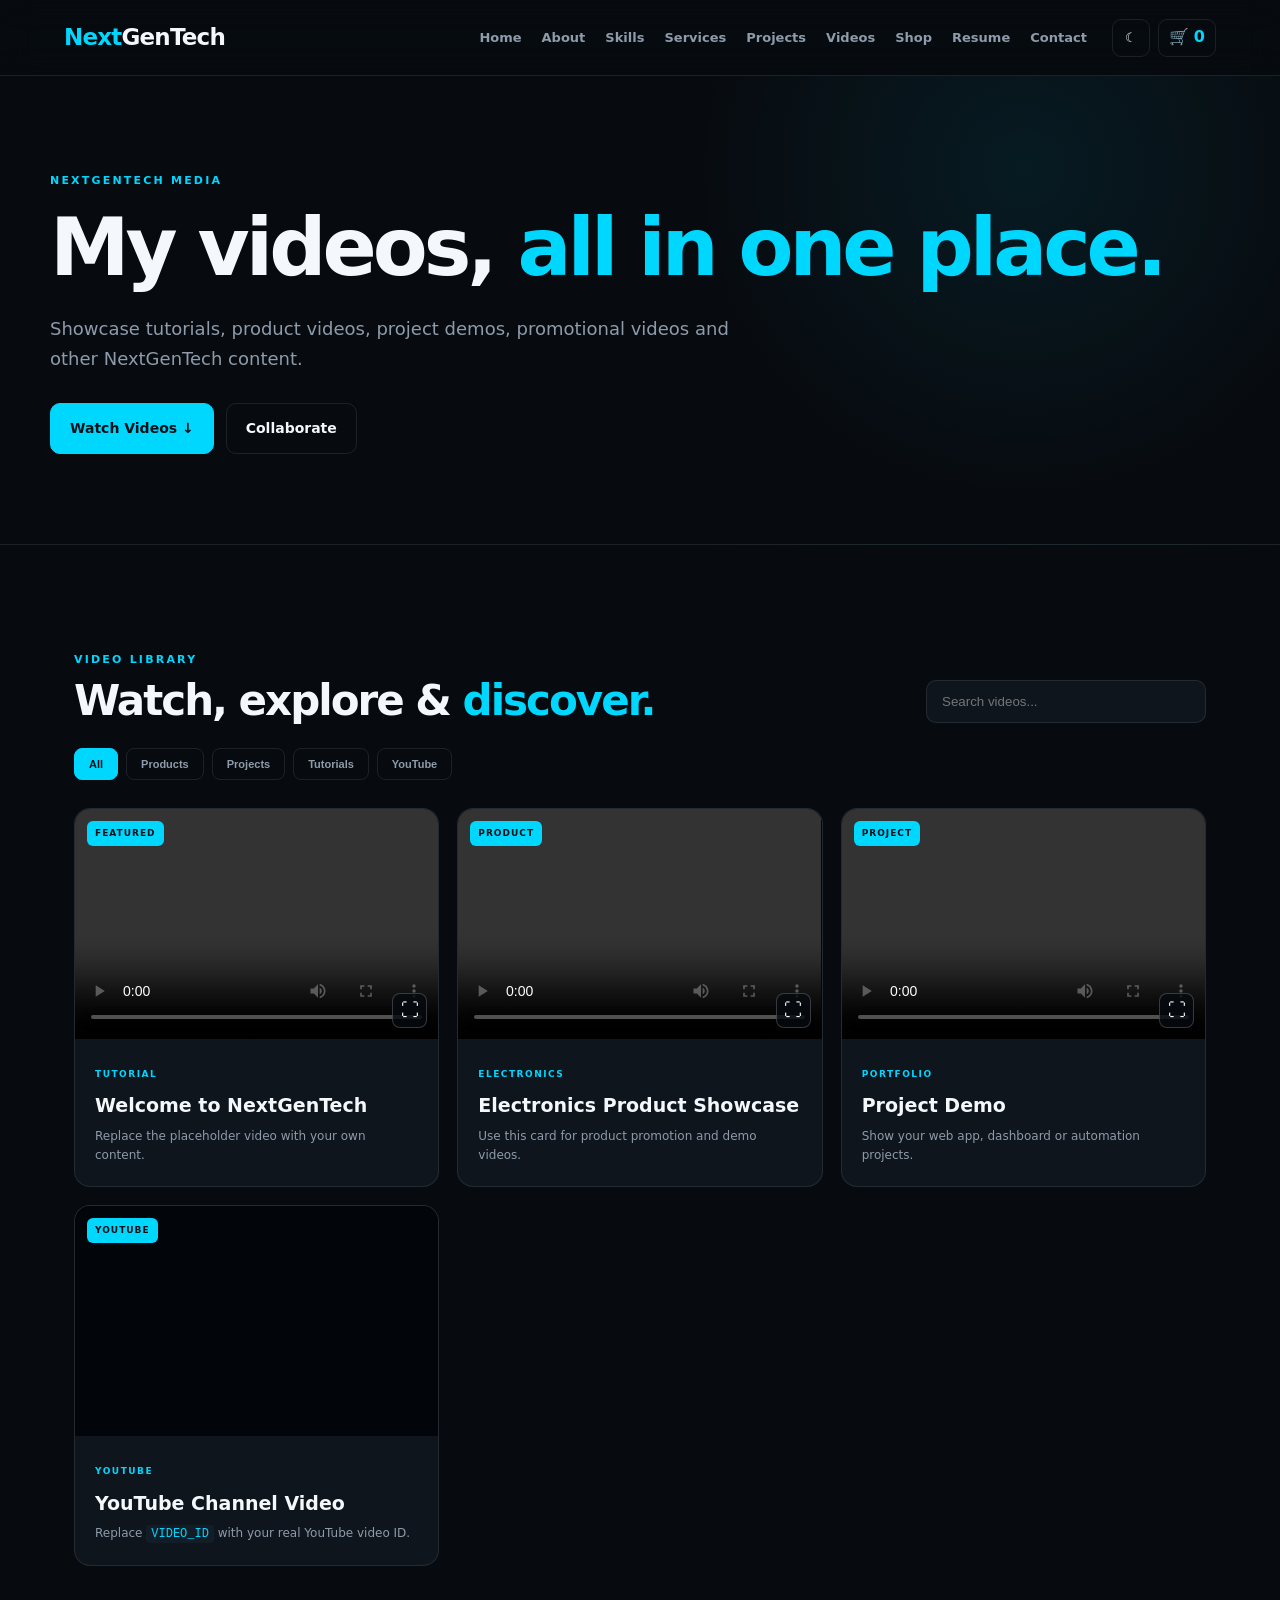
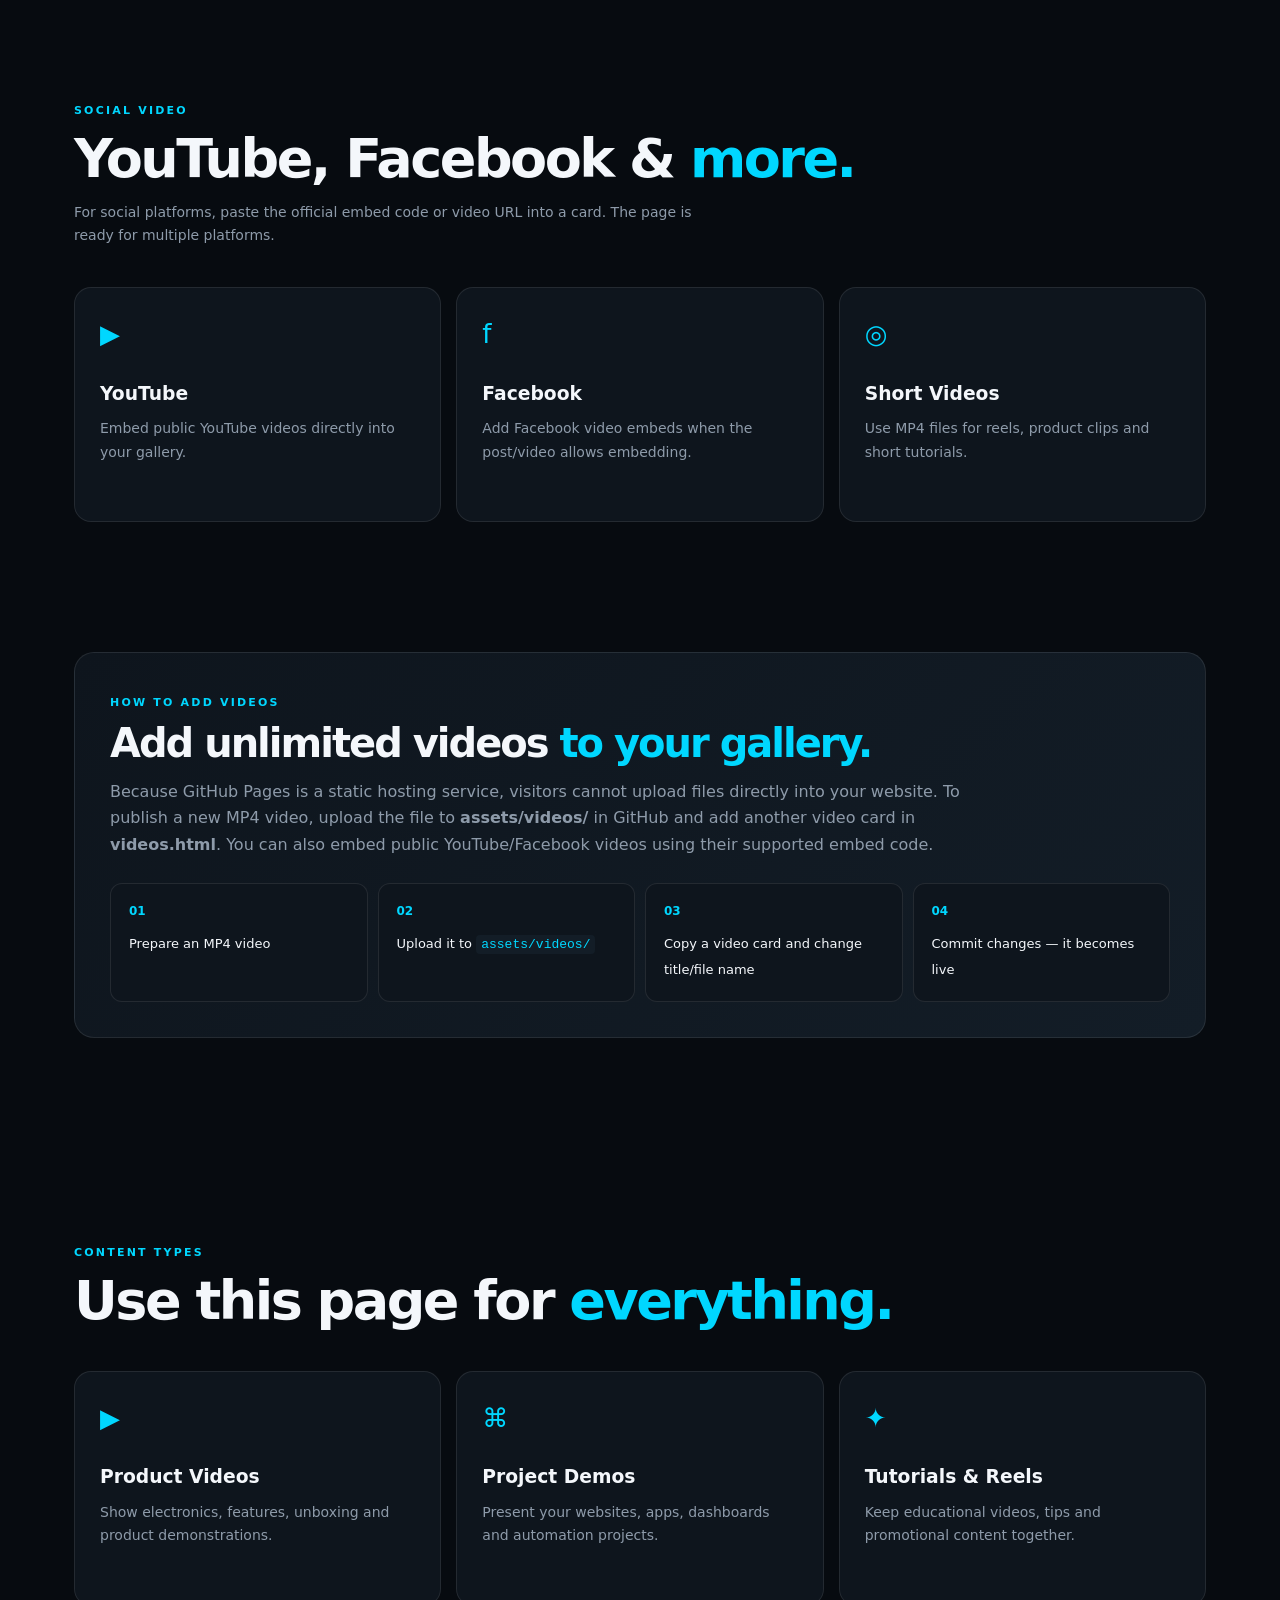
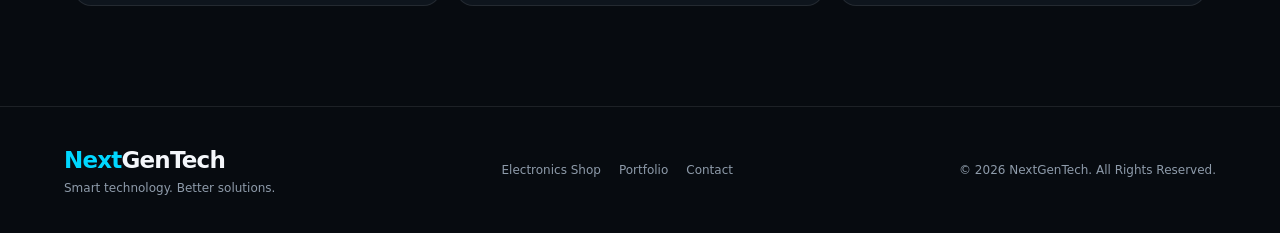
==== commit 1bf8e622: "Update videos.html" ====
--- a/videos.html
+++ b/videos.html
@@ -88,15 +88,7 @@
       <div class="video-info"><small>YOUTUBE</small><h3>YouTube Channel Video</h3><p>Replace <code>VIDEO_ID</code> with your real YouTube video ID.</p></div>
     </article>
   </div>
-  <div>
-     <article class="video-card reveal" data-title="YouTube Channel Video" data-media="youtube">
-      <div class="video-frame embed-frame">
-        <iframe src="https://youtu.be/pVs_uD3MCQM" title="YouTube video" allowfullscreen loading="lazy"></iframe>
-        <span class="video-badge">YOUTUBE</span>
-      </div>
-      <div class="video-info"><small>YOUTUBE</small><h3>YouTube Channel Video</h3><p>Replace <code>VIDEO_ID</code> with your real YouTube video ID.</p></div>
-    </article>
-  </div>
+
 </section>
 
 <section class="section social-media-video">
